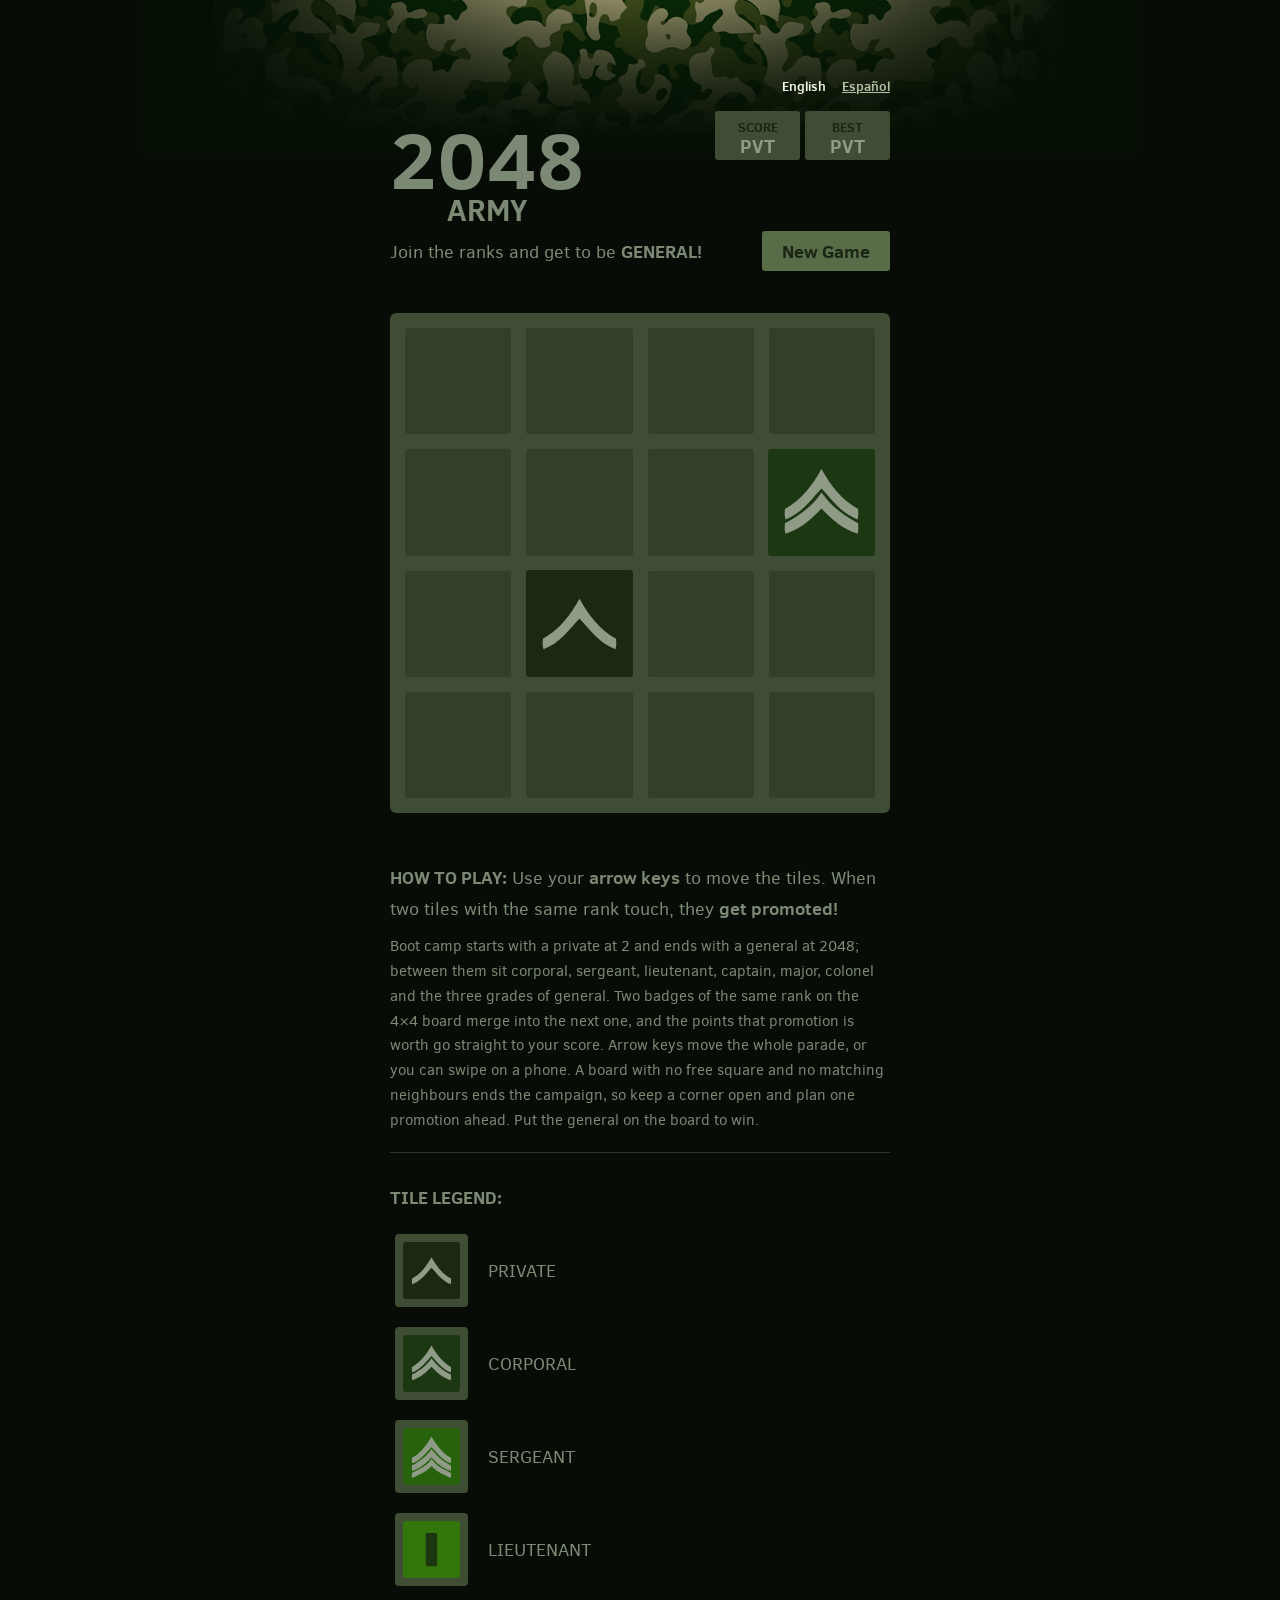
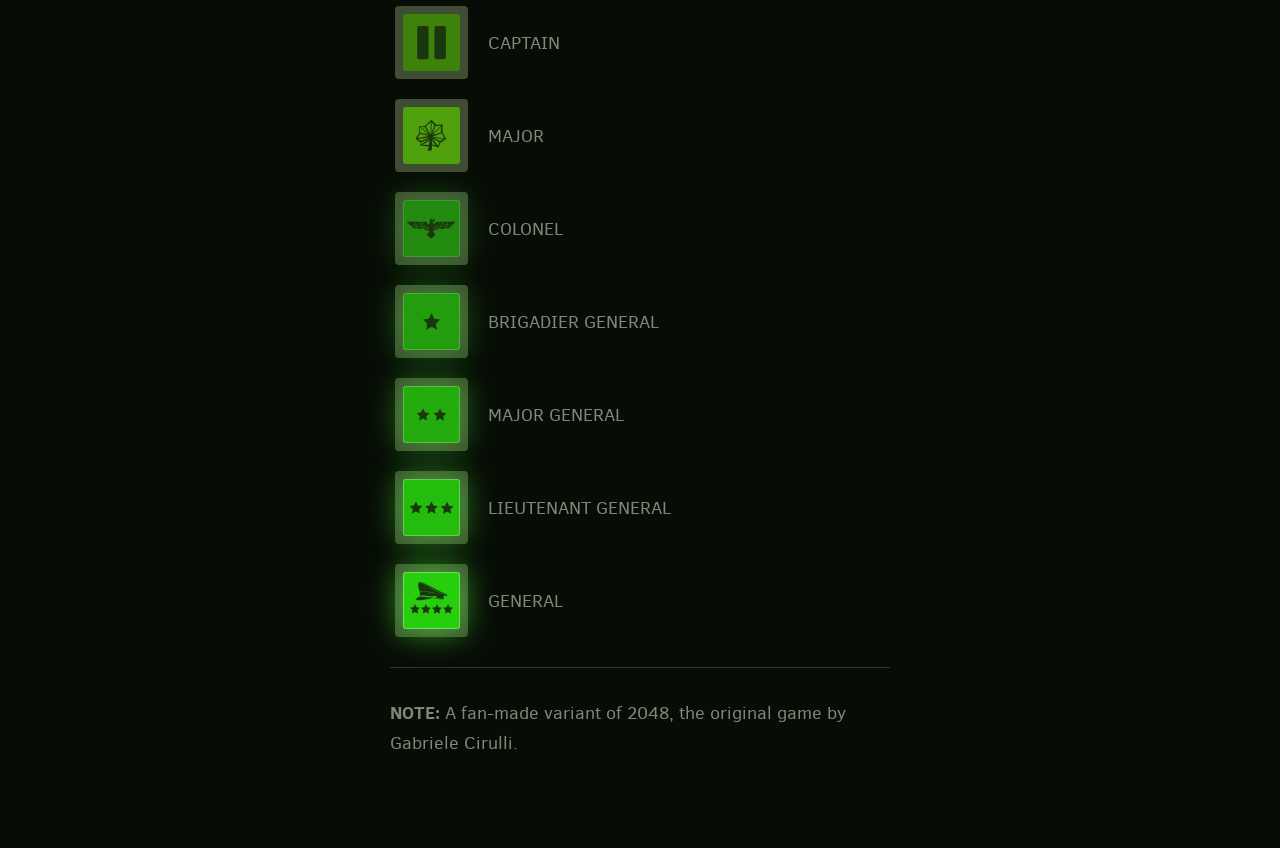
==== index.html @ 259455fc "Bilingual site: English at the root, Spanish under /es/ Includes hreflang, canonical, Open Graph, JS" ====
<!DOCTYPE html>
<html lang="en">
<head>
  <meta charset="utf-8">
  <title>2048 Army — climb the ranks to general</title>
  <meta name="description" content="Play 2048 Army: merge tiles of the same rank to climb from private to general, and keep the board from filling up with troops.">

  <link rel="canonical" href="https://tile2048.github.io/2048-ARMY/">
  <link rel="alternate" hreflang="en" href="https://tile2048.github.io/2048-ARMY/">
  <link rel="alternate" hreflang="es" href="https://tile2048.github.io/2048-ARMY/es/">
  <link rel="alternate" hreflang="x-default" href="https://tile2048.github.io/2048-ARMY/">

  <meta property="og:type" content="website">
  <meta property="og:title" content="2048 Army — climb the ranks to general">
  <meta property="og:description" content="Play 2048 Army: merge tiles of the same rank to climb from private to general, and keep the board from filling up with troops.">
  <meta property="og:url" content="https://tile2048.github.io/2048-ARMY/">
  <meta property="og:locale" content="en_US">
  <meta property="og:locale:alternate" content="es_ES">

  <link href="style/main.css" rel="stylesheet" type="text/css">
  <link rel="shortcut icon" href="favicon.ico">
  <link rel="apple-touch-icon" href="meta/apple-touch-icon.png">
  <meta name="apple-mobile-web-app-capable" content="yes">
  <meta name="apple-mobile-web-app-status-bar-style" content="black">

  <meta name="HandheldFriendly" content="True">
  <meta name="MobileOptimized" content="320">
  <meta name="viewport" content="width=device-width, target-densitydpi=160dpi, initial-scale=1.0, maximum-scale=1, user-scalable=no, minimal-ui">
  <meta name="format-detection" content="telephone=no" />

  <script type="application/ld+json">
  {
    "@context": "https://schema.org",
    "@type": "VideoGame",
    "name": "2048 Army",
    "inLanguage": "en",
    "url": "https://tile2048.github.io/2048-ARMY/",
    "description": "An army version of the 2048 sliding tile puzzle: merge equal ranks to climb from private to general."
  }
  </script>
</head>
<body>
  <div class="container">
    <nav class="lang-links"><span>English</span> <a href="es/" hreflang="es" lang="es">Español</a></nav>

    <div class="heading">
      <div class="scores-container">
        <div class="score-container">0</div>
        <div class="best-container">0</div>
      </div>
      <div class="title-container">
        <h1 class="title">2048<small>Army</small></h1>
      </div>
    </div>

    <div class="above-game">
      <p class="game-intro">Join the ranks and get to be <strong>GENERAL!</strong></p>
      <a class="restart-button">New Game</a>
    </div>

    <div class="game-container">
      <div class="game-message">
        <p></p>
        <div class="lower">
	        <a class="keep-playing-button">Keep going</a>
          <a class="retry-button">Try again</a>
          <div class="score-sharing"></div>
        </div>
      </div>

      <div class="grid-container">
        <div class="grid-row">
          <div class="grid-cell"></div>
          <div class="grid-cell"></div>
          <div class="grid-cell"></div>
          <div class="grid-cell"></div>
        </div>
        <div class="grid-row">
          <div class="grid-cell"></div>
          <div class="grid-cell"></div>
          <div class="grid-cell"></div>
          <div class="grid-cell"></div>
        </div>
        <div class="grid-row">
          <div class="grid-cell"></div>
          <div class="grid-cell"></div>
          <div class="grid-cell"></div>
          <div class="grid-cell"></div>
        </div>
        <div class="grid-row">
          <div class="grid-cell"></div>
          <div class="grid-cell"></div>
          <div class="grid-cell"></div>
          <div class="grid-cell"></div>
        </div>
      </div>

      <div class="tile-container">

      </div>
    </div>

    <p class="game-explanation">
      <strong class="important">How to play:</strong> Use your <strong>arrow keys</strong> to move the tiles. When two tiles with the same rank touch, they <strong>get promoted!</strong>
    </p>
    <p class="game-about">
      Boot camp starts with a private at 2 and ends with a general at 2048; between them sit corporal, sergeant, lieutenant, captain, major, colonel and the three grades of general. Two badges of the same rank on the 4×4 board merge into the next one, and the points that promotion is worth go straight to your score. Arrow keys move the whole parade, or you can swipe on a phone. A board with no free square and no matching neighbours ends the campaign, so keep a corner open and plan one promotion ahead. Put the general on the board to win.
    </p>
    <hr>
    <p class="tile-legend"><strong class="important">Tile Legend:</strong></p>
    <div class="legend-list">
      <div class="legend-row">
        <div class="legend-grid"><div class="legend-cell cell-2"><img src="style/img/2.svg" alt="private"></div></div>
        <p>private</p>
      </div>
      <div class="legend-row">
        <div class="legend-grid"><div class="legend-cell cell-4"><img src="style/img/4.svg" alt="corporal"></div></div>
        <p>corporal</p>
      </div>
      <div class="legend-row">
        <div class="legend-grid"><div class="legend-cell cell-8"><img src="style/img/8.svg" alt="sergeant"></div></div>
        <p>sergeant</p>
      </div>
      <div class="legend-row">
        <div class="legend-grid"><div class="legend-cell cell-16"><img src="style/img/16.svg" alt="lieutenant"></div></div>
        <p>lieutenant</p>
      </div>
      <div class="legend-row">
        <div class="legend-grid"><div class="legend-cell cell-32"><img src="style/img/32.svg" alt="captain"></div></div>
        <p>captain</p>
      </div>
      <div class="legend-row">
        <div class="legend-grid"><div class="legend-cell cell-64"><img src="style/img/64.svg" alt="major"></div></div>
        <p>major</p>
      </div>
      <div class="legend-row">
        <div class="legend-grid"><div class="legend-cell cell-128"><img src="style/img/128.svg" alt="colonel"></div></div>
        <p>colonel</p>
      </div>
      <div class="legend-row">
        <div class="legend-grid"><div class="legend-cell cell-256"><img src="style/img/256.svg" alt="brigadier general"></div></div>
        <p>brigadier general</p>
      </div>
      <div class="legend-row">
        <div class="legend-grid"><div class="legend-cell cell-512"><img src="style/img/512.svg" alt="major general"></div></div>
        <p>major general</p>
      </div>
      <div class="legend-row">
        <div class="legend-grid"><div class="legend-cell cell-1024"><img src="style/img/1024.svg" alt="lieutenant general"></div></div>
        <p>lieutenant general</p>
      </div>
      <div class="legend-row">
        <div class="legend-grid"><div class="legend-cell cell-2048"><img src="style/img/2048.svg" alt="general"></div></div>
        <p>general</p>
      </div>
    </div>
    <hr>
    <p class="disclaimer">
    <strong class="important">Note:</strong> A fan-made variant of 2048, the original game by Gabriele Cirulli.
    </p>
  </div>

  <script src="js/bind_polyfill.js"></script>
  <script src="js/classlist_polyfill.js"></script>
  <script src="js/animframe_polyfill.js"></script>
  <script>
    // Assets and sentences of this page. The Spanish page sets ../ and its own words.
    window.GAME_ROOT = "";

    // Text that only appears once a game is running, in the language of this page.
    window.PAGE_STRINGS = {
      "game-won": "You win!",
      "game-over": "Game over!",
      "tweet1": "I scored \"",
      "tweet2": "\" at 2048-ARMY #2048game",
      "2": "private",
      "4": "corporal",
      "8": "sergeant",
      "16": "lieutenant",
      "32": "captain",
      "64": "major",
      "128": "colonel",
      "256": "brigadier general",
      "512": "major general",
      "1024": "lieutenant general",
      "2048": "general",
      "s0": "PVT",
      "s2": "PVT",
      "s4": "CPL",
      "s8": "SGT",
      "s16": "Lt",
      "s32": "CPT",
      "s64": "Maj",
      "s128": "Col",
      "s256": "Brig.Gen",
      "s512": "Maj.Gen",
      "s1024": "Lt.Gen",
      "s2048": "Gen"
    };

    function Localize(key) {
      var name = String(key);
      if (window.PAGE_STRINGS.hasOwnProperty(name)) return window.PAGE_STRINGS[name];
      // Scores that no longer sit on a tile fall back to the plain number.
      if (name.charAt(0) === "s" && window.PAGE_STRINGS.hasOwnProperty(name.slice(1))) {
        return window.PAGE_STRINGS[name.slice(1)];
      }
      return name;
    }
  </script>
  <script src="js/keyboard_input_manager.js"></script>
  <script src="js/html_actuator.js"></script>
  <script src="js/grid.js"></script>
  <script src="js/tile.js"></script>
  <script src="js/local_storage_manager.js"></script>
  <script src="js/game_manager.js"></script>
  <script src="js/application.js"></script>
  <script>
    window.twttr = (function (d,s,id) {
      var t, js, fjs = d.getElementsByTagName(s)[0];
      if (d.getElementById(id)) return; js=d.createElement(s); js.id=id;
      js.src="https://platform.twitter.com/widgets.js"; fjs.parentNode.insertBefore(js, fjs);
      return window.twttr || (t = { _e: [], ready: function(f){ t._e.push(f) } });
    }(document, "script", "twitter-wjs"));
  </script>
</body>
</html>
---- style/main.css ----
@import url(fonts/clear-sans.css);
html, body {
  margin: 0;
  padding: 0;
  background-color: #070D06;
  color: #7c8975;
  font-family: "Clear Sans", "Helvetica Neue", Arial, sans-serif;
  font-size: 18px; }

body {
  padding: 80px 0;
  background-image: url(img/top-bg.jpg);
  background-position: top center;
  background-repeat: no-repeat; }

.heading:after {
  content: "";
  display: block;
  clear: both; }

h1.title {
  font-size: 80px;
  font-weight: bold;
  margin: 0;
  display: block;
  float: left; }
  h1.title small {
    position: absolute;
    width: 100%;
    bottom: 0;
    left: 0;
    text-transform: uppercase;
    font-size: 30px;
    line-height: 30px;
    text-align: center;
    font-weight: bold; }

.title-container {
  position: relative;
  display: inline-block;
  padding-bottom: 10px; }

@-webkit-keyframes move-up {
  0% {
    top: 25px;
    opacity: 1; }

  100% {
    top: -50px;
    opacity: 0; } }
@-moz-keyframes move-up {
  0% {
    top: 25px;
    opacity: 1; }

  100% {
    top: -50px;
    opacity: 0; } }
@keyframes move-up {
  0% {
    top: 25px;
    opacity: 1; }

  100% {
    top: -50px;
    opacity: 0; } }
.scores-container {
  float: right;
  text-align: right; }

.score-container, .best-container {
  position: relative;
  display: inline-block;
  background: #3e4d33;
  padding: 15px 25px;
  font-size: 19px;
  text-transform: uppercase;
  height: 19px;
  line-height: 41px;
  font-weight: bold;
  border-radius: 3px;
  color: #8e9c85;
  margin-top: 8px;
  text-align: center; }
  .score-container:after, .best-container:after {
    position: absolute;
    width: 100%;
    top: 10px;
    left: 0;
    text-transform: uppercase;
    font-size: 13px;
    line-height: 13px;
    text-align: center;
    color: #1a2513; }
  .score-container .score-addition, .best-container .score-addition {
    position: absolute;
    right: 30px;
    color: red;
    font-size: 19px;
    line-height: 19px;
    font-weight: bold;
    color: rgba(124, 137, 117, 0.9);
    z-index: 100;
    -webkit-animation: move-up 600ms ease-in;
    -moz-animation: move-up 600ms ease-in;
    animation: move-up 600ms ease-in;
    -webkit-animation-fill-mode: both;
    -moz-animation-fill-mode: both;
    animation-fill-mode: both; }

.score-container:after {
  content: "Score"; }

.best-container:after {
  content: "Best"; }

p {
  margin-top: 0;
  margin-bottom: 10px;
  line-height: 1.65; }

a {
  color: #7c8975;
  font-weight: bold;
  text-decoration: underline;
  cursor: pointer; }

strong.important {
  text-transform: uppercase; }

hr {
  border: none;
  border-bottom: 1px solid #31362f;
  margin-top: 20px;
  margin-bottom: 30px; }

.container {
  width: 500px;
  margin: 0 auto; }

@-webkit-keyframes fade-in {
  0% {
    opacity: 0; }

  100% {
    opacity: 1; } }
@-moz-keyframes fade-in {
  0% {
    opacity: 0; }

  100% {
    opacity: 1; } }
@keyframes fade-in {
  0% {
    opacity: 0; }

  100% {
    opacity: 1; } }
.game-container {
  margin-top: 40px;
  position: relative;
  padding: 15px;
  cursor: default;
  -webkit-touch-callout: none;
  -ms-touch-callout: none;
  -webkit-user-select: none;
  -moz-user-select: none;
  -ms-user-select: none;
  -ms-touch-action: none;
  touch-action: none;
  background: #3e4d33;
  border-radius: 6px;
  width: 500px;
  height: 500px;
  -webkit-box-sizing: border-box;
  -moz-box-sizing: border-box;
  box-sizing: border-box; }
  .game-container .game-message {
    display: none;
    position: absolute;
    top: 0;
    right: 0;
    bottom: 0;
    left: 0;
    background: rgba(27, 40, 19, 0.7);
    z-index: 100;
    text-align: center;
    -webkit-animation: fade-in 800ms ease 1200ms;
    -moz-animation: fade-in 800ms ease 1200ms;
    animation: fade-in 800ms ease 1200ms;
    -webkit-animation-fill-mode: both;
    -moz-animation-fill-mode: both;
    animation-fill-mode: both; }
    .game-container .game-message p {
      font-size: 60px;
      font-weight: bold;
      height: 60px;
      line-height: 60px;
      margin-top: 222px; }
    .game-container .game-message .lower {
      display: block;
      margin-top: 59px; }
    .game-container .game-message a {
      display: inline-block;
      background: #576c47;
      border-radius: 3px;
      padding: 0 20px;
      text-decoration: none;
      color: #1a2513;
      height: 40px;
      line-height: 42px;
      margin-left: 9px; }
      .game-container .game-message a.keep-playing-button {
        display: none; }
    .game-container .game-message .score-sharing {
      display: inline-block;
      vertical-align: middle;
      margin-left: 10px; }
    .game-container .game-message.game-won {
      background: rgba(39, 206, 13, 0.5);
      color: #8e9c85; }
      .game-container .game-message.game-won a.keep-playing-button {
        display: inline-block; }
    .game-container .game-message.game-won, .game-container .game-message.game-over {
      display: block; }

.grid-container {
  position: absolute;
  z-index: 1; }

.grid-row {
  margin-bottom: 15px; }
  .grid-row:last-child {
    margin-bottom: 0; }
  .grid-row:after {
    content: "";
    display: block;
    clear: both; }

.grid-cell {
  width: 106.25px;
  height: 106.25px;
  margin-right: 15px;
  float: left;
  border-radius: 3px;
  background: rgba(27, 40, 19, 0.35); }
  .grid-cell:last-child {
    margin-right: 0; }

.tile-container {
  position: absolute;
  z-index: 2; }

.tile, .tile .tile-inner {
  width: 107px;
  height: 107px;
  line-height: 116.25px; }
.tile.tile-position-1-1 {
  -webkit-transform: translate(0px, 0px);
  -moz-transform: translate(0px, 0px);
  transform: translate(0px, 0px); }
.tile.tile-position-1-2 {
  -webkit-transform: translate(0px, 121px);
  -moz-transform: translate(0px, 121px);
  transform: translate(0px, 121px); }
.tile.tile-position-1-3 {
  -webkit-transform: translate(0px, 242px);
  -moz-transform: translate(0px, 242px);
  transform: translate(0px, 242px); }
.tile.tile-position-1-4 {
  -webkit-transform: translate(0px, 363px);
  -moz-transform: translate(0px, 363px);
  transform: translate(0px, 363px); }
.tile.tile-position-2-1 {
  -webkit-transform: translate(121px, 0px);
  -moz-transform: translate(121px, 0px);
  transform: translate(121px, 0px); }
.tile.tile-position-2-2 {
  -webkit-transform: translate(121px, 121px);
  -moz-transform: translate(121px, 121px);
  transform: translate(121px, 121px); }
.tile.tile-position-2-3 {
  -webkit-transform: translate(121px, 242px);
  -moz-transform: translate(121px, 242px);
  transform: translate(121px, 242px); }
.tile.tile-position-2-4 {
  -webkit-transform: translate(121px, 363px);
  -moz-transform: translate(121px, 363px);
  transform: translate(121px, 363px); }
.tile.tile-position-3-1 {
  -webkit-transform: translate(242px, 0px);
  -moz-transform: translate(242px, 0px);
  transform: translate(242px, 0px); }
.tile.tile-position-3-2 {
  -webkit-transform: translate(242px, 121px);
  -moz-transform: translate(242px, 121px);
  transform: translate(242px, 121px); }
.tile.tile-position-3-3 {
  -webkit-transform: translate(242px, 242px);
  -moz-transform: translate(242px, 242px);
  transform: translate(242px, 242px); }
.tile.tile-position-3-4 {
  -webkit-transform: translate(242px, 363px);
  -moz-transform: translate(242px, 363px);
  transform: translate(242px, 363px); }
.tile.tile-position-4-1 {
  -webkit-transform: translate(363px, 0px);
  -moz-transform: translate(363px, 0px);
  transform: translate(363px, 0px); }
.tile.tile-position-4-2 {
  -webkit-transform: translate(363px, 121px);
  -moz-transform: translate(363px, 121px);
  transform: translate(363px, 121px); }
.tile.tile-position-4-3 {
  -webkit-transform: translate(363px, 242px);
  -moz-transform: translate(363px, 242px);
  transform: translate(363px, 242px); }
.tile.tile-position-4-4 {
  -webkit-transform: translate(363px, 363px);
  -moz-transform: translate(363px, 363px);
  transform: translate(363px, 363px); }

.tile {
  position: absolute;
  -webkit-transition: 100ms ease-in-out;
  -moz-transition: 100ms ease-in-out;
  transition: 100ms ease-in-out;
  -webkit-transition-property: -webkit-transform;
  -moz-transition-property: -moz-transform;
  transition-property: transform; }
  .tile .tile-inner {
    border-radius: 3px;
    background: #1b2813;
    text-align: center;
    font-weight: bold;
    z-index: 10;
    font-size: 55px; }
    .tile .tile-inner img {
      width: 100%;
      height: 100%; }
  .tile.tile-2 .tile-inner {
    background: #1b2813;
    box-shadow: 0 0 30px 10px rgba(79, 242, 53, 0), inset 0 0 0 1px rgba(255, 255, 255, 0); }
  .tile.tile-4 .tile-inner {
    background: #1c3812;
    box-shadow: 0 0 30px 10px rgba(79, 242, 53, 0), inset 0 0 0 1px rgba(255, 255, 255, 0); }
  .tile.tile-8 .tile-inner {
    color: #8e9c85;
    background: #27620d; }
  .tile.tile-16 .tile-inner {
    color: #8e9c85;
    background: #33760c; }
  .tile.tile-32 .tile-inner {
    color: #8e9c85;
    background: #3e810b; }
  .tile.tile-64 .tile-inner {
    color: #8e9c85;
    background: #4ea00d; }
  .tile.tile-128 .tile-inner {
    color: #8e9c85;
    background: #228b0f;
    box-shadow: 0 0 30px 10px rgba(79, 242, 53, 0.2381), inset 0 0 0 1px rgba(255, 255, 255, 0.14286);
    font-size: 45px; }
    @media screen and (max-width: 520px) {
      .tile.tile-128 .tile-inner {
        font-size: 25px; } }
  .tile.tile-256 .tile-inner {
    color: #8e9c85;
    background: #239c0e;
    box-shadow: 0 0 30px 10px rgba(79, 242, 53, 0.31746), inset 0 0 0 1px rgba(255, 255, 255, 0.19048);
    font-size: 45px; }
    @media screen and (max-width: 520px) {
      .tile.tile-256 .tile-inner {
        font-size: 25px; } }
  .tile.tile-512 .tile-inner {
    color: #8e9c85;
    background: #24ac0e;
    box-shadow: 0 0 30px 10px rgba(79, 242, 53, 0.39683), inset 0 0 0 1px rgba(255, 255, 255, 0.2381);
    font-size: 45px; }
    @media screen and (max-width: 520px) {
      .tile.tile-512 .tile-inner {
        font-size: 25px; } }
  .tile.tile-1024 .tile-inner {
    color: #8e9c85;
    background: #25bd0d;
    box-shadow: 0 0 30px 10px rgba(79, 242, 53, 0.47619), inset 0 0 0 1px rgba(255, 255, 255, 0.28571);
    font-size: 35px; }
    @media screen and (max-width: 520px) {
      .tile.tile-1024 .tile-inner {
        font-size: 15px; } }
  .tile.tile-2048 .tile-inner {
    color: #8e9c85;
    background: #27ce0d;
    box-shadow: 0 0 30px 10px rgba(79, 242, 53, 0.55556), inset 0 0 0 1px rgba(255, 255, 255, 0.33333);
    font-size: 35px; }
    @media screen and (max-width: 520px) {
      .tile.tile-2048 .tile-inner {
        font-size: 15px; } }
  .tile.tile-super .tile-inner {
    color: #8e9c85;
    background: #323a31;
    font-size: 30px; }
    @media screen and (max-width: 520px) {
      .tile.tile-super .tile-inner {
        font-size: 10px; } }

@-webkit-keyframes appear {
  0% {
    opacity: 0;
    -webkit-transform: scale(0);
    -moz-transform: scale(0);
    transform: scale(0); }

  100% {
    opacity: 1;
    -webkit-transform: scale(1);
    -moz-transform: scale(1);
    transform: scale(1); } }
@-moz-keyframes appear {
  0% {
    opacity: 0;
    -webkit-transform: scale(0);
    -moz-transform: scale(0);
    transform: scale(0); }

  100% {
    opacity: 1;
    -webkit-transform: scale(1);
    -moz-transform: scale(1);
    transform: scale(1); } }
@keyframes appear {
  0% {
    opacity: 0;
    -webkit-transform: scale(0);
    -moz-transform: scale(0);
    transform: scale(0); }

  100% {
    opacity: 1;
    -webkit-transform: scale(1);
    -moz-transform: scale(1);
    transform: scale(1); } }
.tile-new .tile-inner {
  -webkit-animation: appear 200ms ease 100ms;
  -moz-animation: appear 200ms ease 100ms;
  animation: appear 200ms ease 100ms;
  -webkit-animation-fill-mode: backwards;
  -moz-animation-fill-mode: backwards;
  animation-fill-mode: backwards; }

@-webkit-keyframes pop {
  0% {
    -webkit-transform: scale(0);
    -moz-transform: scale(0);
    transform: scale(0); }

  50% {
    -webkit-transform: scale(1.2);
    -moz-transform: scale(1.2);
    transform: scale(1.2); }

  100% {
    -webkit-transform: scale(1);
    -moz-transform: scale(1);
    transform: scale(1); } }
@-moz-keyframes pop {
  0% {
    -webkit-transform: scale(0);
    -moz-transform: scale(0);
    transform: scale(0); }

  50% {
    -webkit-transform: scale(1.2);
    -moz-transform: scale(1.2);
    transform: scale(1.2); }

  100% {
    -webkit-transform: scale(1);
    -moz-transform: scale(1);
    transform: scale(1); } }
@keyframes pop {
  0% {
    -webkit-transform: scale(0);
    -moz-transform: scale(0);
    transform: scale(0); }

  50% {
    -webkit-transform: scale(1.2);
    -moz-transform: scale(1.2);
    transform: scale(1.2); }

  100% {
    -webkit-transform: scale(1);
    -moz-transform: scale(1);
    transform: scale(1); } }
.tile-merged .tile-inner {
  z-index: 20;
  -webkit-animation: pop 200ms ease 100ms;
  -moz-animation: pop 200ms ease 100ms;
  animation: pop 200ms ease 100ms;
  -webkit-animation-fill-mode: backwards;
  -moz-animation-fill-mode: backwards;
  animation-fill-mode: backwards; }

.above-game:after {
  content: "";
  display: block;
  clear: both; }

.game-intro {
  float: left;
  line-height: 42px;
  margin-bottom: 0; }

.restart-button {
  display: inline-block;
  background: #576c47;
  border-radius: 3px;
  padding: 0 20px;
  text-decoration: none;
  color: #1a2513;
  height: 40px;
  line-height: 42px;
  display: block;
  text-align: center;
  float: right; }

.game-explanation {
  margin-top: 50px; }

@media screen and (max-width: 520px) {
  html, body {
    font-size: 15px; }

  body {
    margin: 20px 0;
    padding: 0 20px; }

  h1.title {
    font-size: 27px;
    margin-top: 15px; }
  h1.title small {
    font-size: 14px;
    line-height: 16px; }

  .container {
    width: 280px;
    margin: 0 auto; }

  .score-container, .best-container {
    margin-top: 0;
    padding: 15px 10px;
    min-width: 40px; }

  .heading {
    margin-bottom: 10px; }

  .game-intro {
    width: 55%;
    display: block;
    box-sizing: border-box;
    line-height: 1.65; }

  .restart-button {
    width: 42%;
    padding: 0;
    display: block;
    box-sizing: border-box;
    margin-top: 2px; }

  .game-container {
    margin-top: 17px;
    position: relative;
    padding: 10px;
    cursor: default;
    -webkit-touch-callout: none;
    -ms-touch-callout: none;
    -webkit-user-select: none;
    -moz-user-select: none;
    -ms-user-select: none;
    -ms-touch-action: none;
    touch-action: none;
    background: #3e4d33;
    border-radius: 6px;
    width: 280px;
    height: 280px;
    -webkit-box-sizing: border-box;
    -moz-box-sizing: border-box;
    box-sizing: border-box; }
    .game-container .game-message {
      display: none;
      position: absolute;
      top: 0;
      right: 0;
      bottom: 0;
      left: 0;
      background: rgba(27, 40, 19, 0.7);
      z-index: 100;
      text-align: center;
      -webkit-animation: fade-in 800ms ease 1200ms;
      -moz-animation: fade-in 800ms ease 1200ms;
      animation: fade-in 800ms ease 1200ms;
      -webkit-animation-fill-mode: both;
      -moz-animation-fill-mode: both;
      animation-fill-mode: both; }
      .game-container .game-message p {
        font-size: 60px;
        font-weight: bold;
        height: 60px;
        line-height: 60px;
        margin-top: 222px; }
      .game-container .game-message .lower {
        display: block;
        margin-top: 59px; }
      .game-container .game-message a {
        display: inline-block;
        background: #576c47;
        border-radius: 3px;
        padding: 0 20px;
        text-decoration: none;
        color: #1a2513;
        height: 40px;
        line-height: 42px;
        margin-left: 9px; }
        .game-container .game-message a.keep-playing-button {
          display: none; }
      .game-container .game-message .score-sharing {
        display: inline-block;
        vertical-align: middle;
        margin-left: 10px; }
      .game-container .game-message.game-won {
        background: rgba(39, 206, 13, 0.5);
        color: #8e9c85; }
        .game-container .game-message.game-won a.keep-playing-button {
          display: inline-block; }
      .game-container .game-message.game-won, .game-container .game-message.game-over {
        display: block; }

  .grid-container {
    position: absolute;
    z-index: 1; }

  .grid-row {
    margin-bottom: 10px; }
    .grid-row:last-child {
      margin-bottom: 0; }
    .grid-row:after {
      content: "";
      display: block;
      clear: both; }

  .grid-cell {
    width: 57.5px;
    height: 57.5px;
    margin-right: 10px;
    float: left;
    border-radius: 3px;
    background: rgba(27, 40, 19, 0.35); }
    .grid-cell:last-child {
      margin-right: 0; }

  .tile-container {
    position: absolute;
    z-index: 2; }

  .tile, .tile .tile-inner {
    width: 58px;
    height: 58px;
    line-height: 67.5px; }
  .tile.tile-position-1-1 {
    -webkit-transform: translate(0px, 0px);
    -moz-transform: translate(0px, 0px);
    transform: translate(0px, 0px); }
  .tile.tile-position-1-2 {
    -webkit-transform: translate(0px, 67px);
    -moz-transform: translate(0px, 67px);
    transform: translate(0px, 67px); }
  .tile.tile-position-1-3 {
    -webkit-transform: translate(0px, 135px);
    -moz-transform: translate(0px, 135px);
    transform: translate(0px, 135px); }
  .tile.tile-position-1-4 {
    -webkit-transform: translate(0px, 202px);
    -moz-transform: translate(0px, 202px);
    transform: translate(0px, 202px); }
  .tile.tile-position-2-1 {
    -webkit-transform: translate(67px, 0px);
    -moz-transform: translate(67px, 0px);
    transform: translate(67px, 0px); }
  .tile.tile-position-2-2 {
    -webkit-transform: translate(67px, 67px);
    -moz-transform: translate(67px, 67px);
    transform: translate(67px, 67px); }
  .tile.tile-position-2-3 {
    -webkit-transform: translate(67px, 135px);
    -moz-transform: translate(67px, 135px);
    transform: translate(67px, 135px); }
  .tile.tile-position-2-4 {
    -webkit-transform: translate(67px, 202px);
    -moz-transform: translate(67px, 202px);
    transform: translate(67px, 202px); }
  .tile.tile-position-3-1 {
    -webkit-transform: translate(135px, 0px);
    -moz-transform: translate(135px, 0px);
    transform: translate(135px, 0px); }
  .tile.tile-position-3-2 {
    -webkit-transform: translate(135px, 67px);
    -moz-transform: translate(135px, 67px);
    transform: translate(135px, 67px); }
  .tile.tile-position-3-3 {
    -webkit-transform: translate(135px, 135px);
    -moz-transform: translate(135px, 135px);
    transform: translate(135px, 135px); }
  .tile.tile-position-3-4 {
    -webkit-transform: translate(135px, 202px);
    -moz-transform: translate(135px, 202px);
    transform: translate(135px, 202px); }
  .tile.tile-position-4-1 {
    -webkit-transform: translate(202px, 0px);
    -moz-transform: translate(202px, 0px);
    transform: translate(202px, 0px); }
  .tile.tile-position-4-2 {
    -webkit-transform: translate(202px, 67px);
    -moz-transform: translate(202px, 67px);
    transform: translate(202px, 67px); }
  .tile.tile-position-4-3 {
    -webkit-transform: translate(202px, 135px);
    -moz-transform: translate(202px, 135px);
    transform: translate(202px, 135px); }
  .tile.tile-position-4-4 {
    -webkit-transform: translate(202px, 202px);
    -moz-transform: translate(202px, 202px);
    transform: translate(202px, 202px); }

  .tile .tile-inner {
    font-size: 35px; }

  .game-message p {
    font-size: 30px !important;
    height: 30px !important;
    line-height: 30px !important;
    margin-top: 90px !important; }
  .game-message .lower {
    margin-top: 30px !important; }
  .game-message.game-won .score-sharing {
    margin-top: 10px; } }
.legend-row {
  padding: 10px 5px; }
  .legend-row:after {
    content: "";
    display: block;
    clear: both; }
  .legend-row p {
    margin-left: 93.33333px;
    margin-top: 23.33333px;
    text-transform: uppercase; }

.legend-grid {
  position: relative;
  padding: 7.5px;
  cursor: default;
  -webkit-touch-callout: none;
  -ms-touch-callout: none;
  -webkit-user-select: none;
  -moz-user-select: none;
  -ms-user-select: none;
  -ms-touch-action: none;
  touch-action: none;
  background: #3e4d33;
  border-radius: 4px;
  width: 73px;
  height: 73px;
  -webkit-box-sizing: border-box;
  -moz-box-sizing: border-box;
  box-sizing: border-box;
  float: left; }

.legend-cell {
  width: 57.5px;
  height: 57.5px;
  margin-right: 7.5px;
  float: left;
  border-radius: 3px;
  background: rgba(27, 40, 19, 0.35); }
  .legend-cell img {
    width: 100%;
    height: 100%; }

.cell-2 {
  background: #1b2813;
  box-shadow: 0 0 30px 5px rgba(79, 242, 53, 0), inset 0 0 0 1px rgba(255, 255, 255, 0); }

.cell-4 {
  background: #1c3812;
  box-shadow: 0 0 30px 5px rgba(79, 242, 53, 0), inset 0 0 0 1px rgba(255, 255, 255, 0); }

.cell-8 {
  color: #8e9c85;
  background: #27620d; }

.cell-16 {
  color: #8e9c85;
  background: #33760c; }

.cell-32 {
  color: #8e9c85;
  background: #3e810b; }

.cell-64 {
  color: #8e9c85;
  background: #4ea00d; }

.cell-128 {
  color: #8e9c85;
  background: #228b0f;
  box-shadow: 0 0 30px 5px rgba(79, 242, 53, 0.2381), inset 0 0 0 1px rgba(255, 255, 255, 0.14286); }

.cell-256 {
  color: #8e9c85;
  background: #239c0e;
  box-shadow: 0 0 30px 5px rgba(79, 242, 53, 0.31746), inset 0 0 0 1px rgba(255, 255, 255, 0.19048); }

.cell-512 {
  color: #8e9c85;
  background: #24ac0e;
  box-shadow: 0 0 30px 5px rgba(79, 242, 53, 0.39683), inset 0 0 0 1px rgba(255, 255, 255, 0.2381); }

.cell-1024 {
  color: #8e9c85;
  background: #25bd0d;
  box-shadow: 0 0 30px 5px rgba(79, 242, 53, 0.47619), inset 0 0 0 1px rgba(255, 255, 255, 0.28571); }

.cell-2048 {
  color: #8e9c85;
  background: #27ce0d;
  box-shadow: 0 0 30px 5px rgba(79, 242, 53, 0.55556), inset 0 0 0 1px rgba(255, 255, 255, 0.33333); }

/* Language links */
.lang-links {
  text-align: right;
  font-size: 13px;
  line-height: 1;
  margin: 0 0 10px 0;
  color: #b3c0a4; }
  .lang-links a,
  .lang-links span {
    display: inline-block;
    margin-left: 12px; }
  .lang-links span {
    font-weight: bold;
    color: #eef2e8; }
  .lang-links a {
    color: #b3c0a4; }

.game-about {
  font-size: 15px;
  color: #7c8975; }

/* Spanish page: labels the stylesheet paints itself */
html[lang="es"] .score-container:after {
  content: "Puntuación"; }
html[lang="es"] .best-container:after {
  content: "Mejor"; }
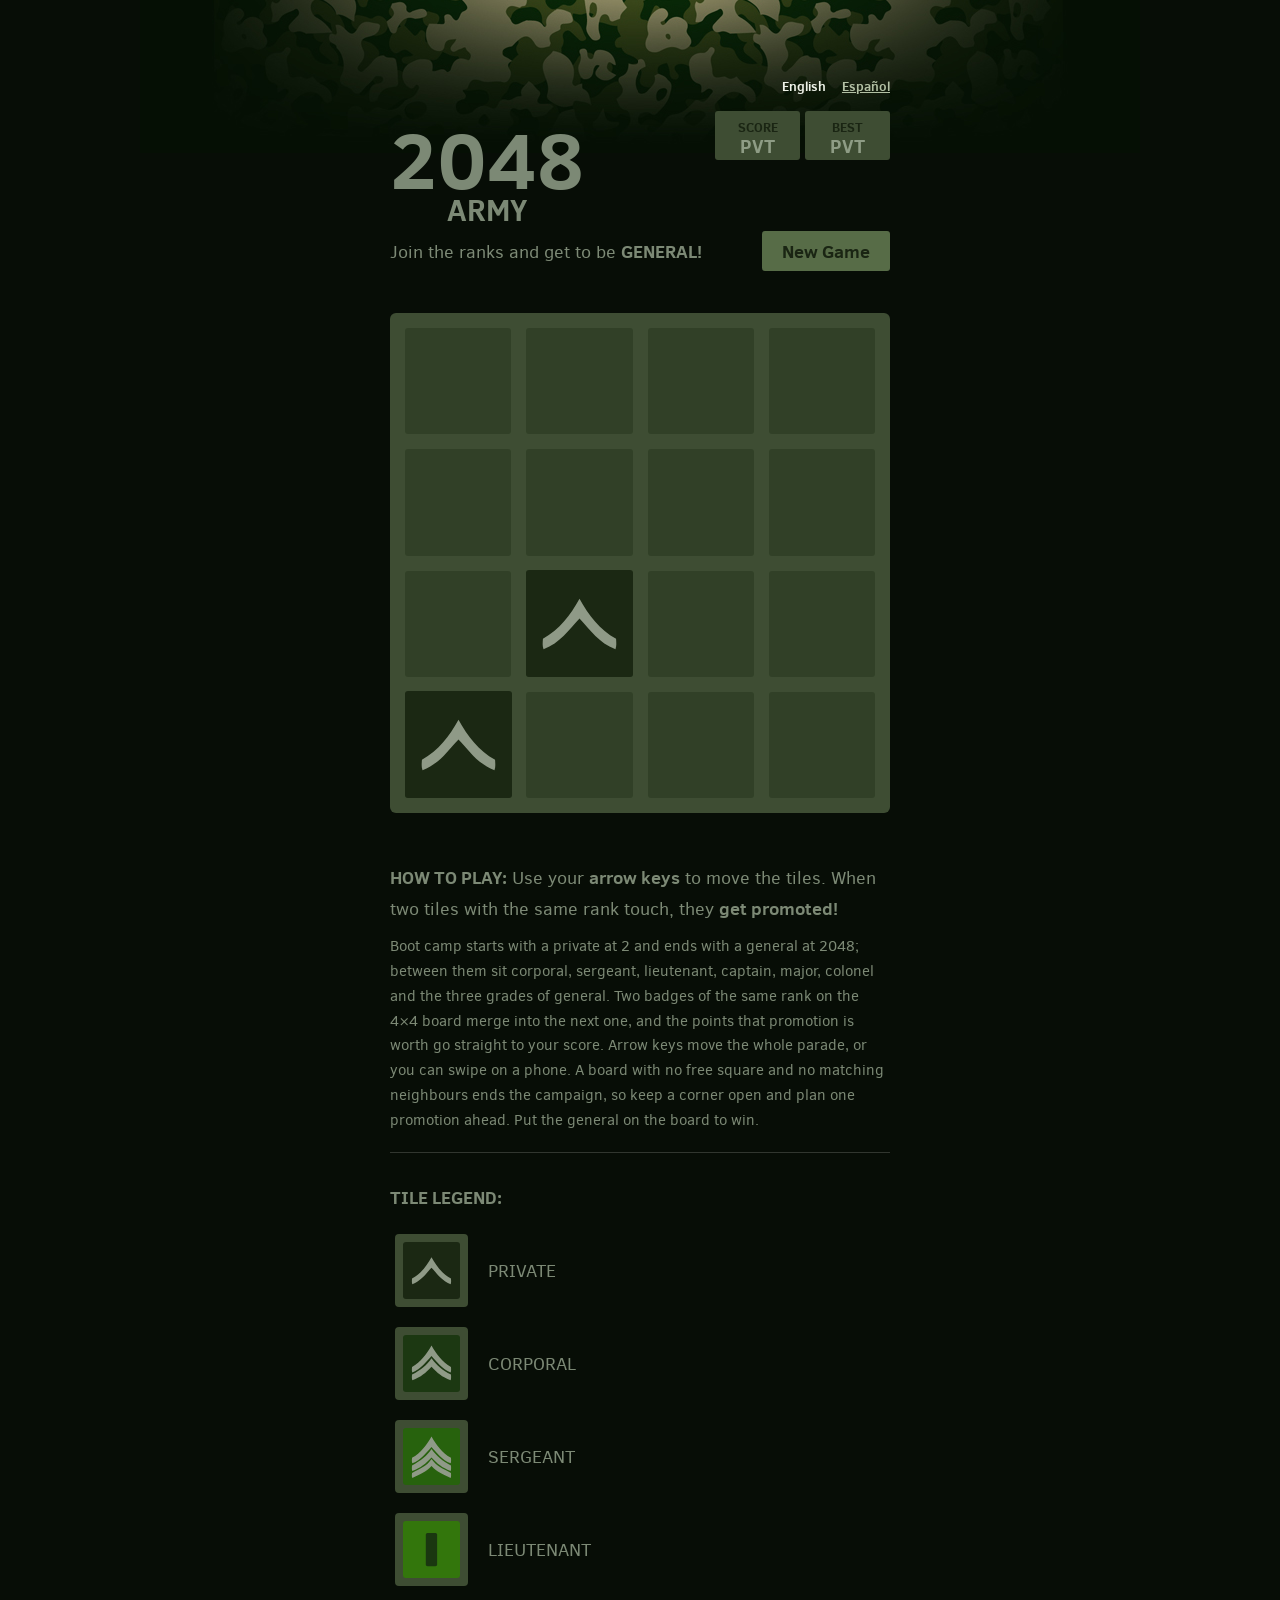
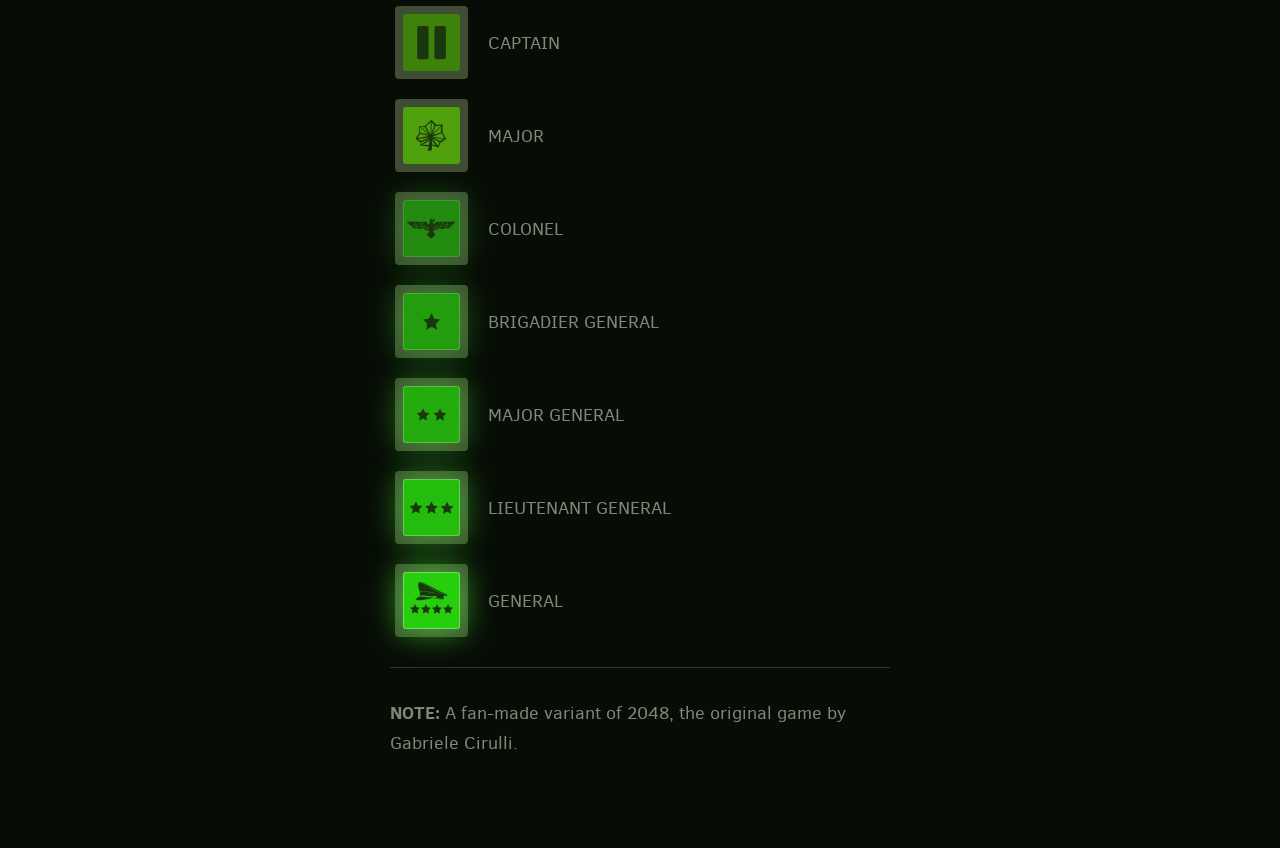
==== commit 425f3664: "Add Cloudflare Web Analytics beacon" ====
--- a/index.html
+++ b/index.html
@@ -223,5 +223,6 @@
       return window.twttr || (t = { _e: [], ready: function(f){ t._e.push(f) } });
     }(document, "script", "twitter-wjs"));
   </script>
+  <script type='module' src='https://static.cloudflareinsights.com/beacon.min.js' data-cf-beacon='{"token": "ac91dead76b643889e88ca2612f285b2"}'></script>
 </body>
 </html>
